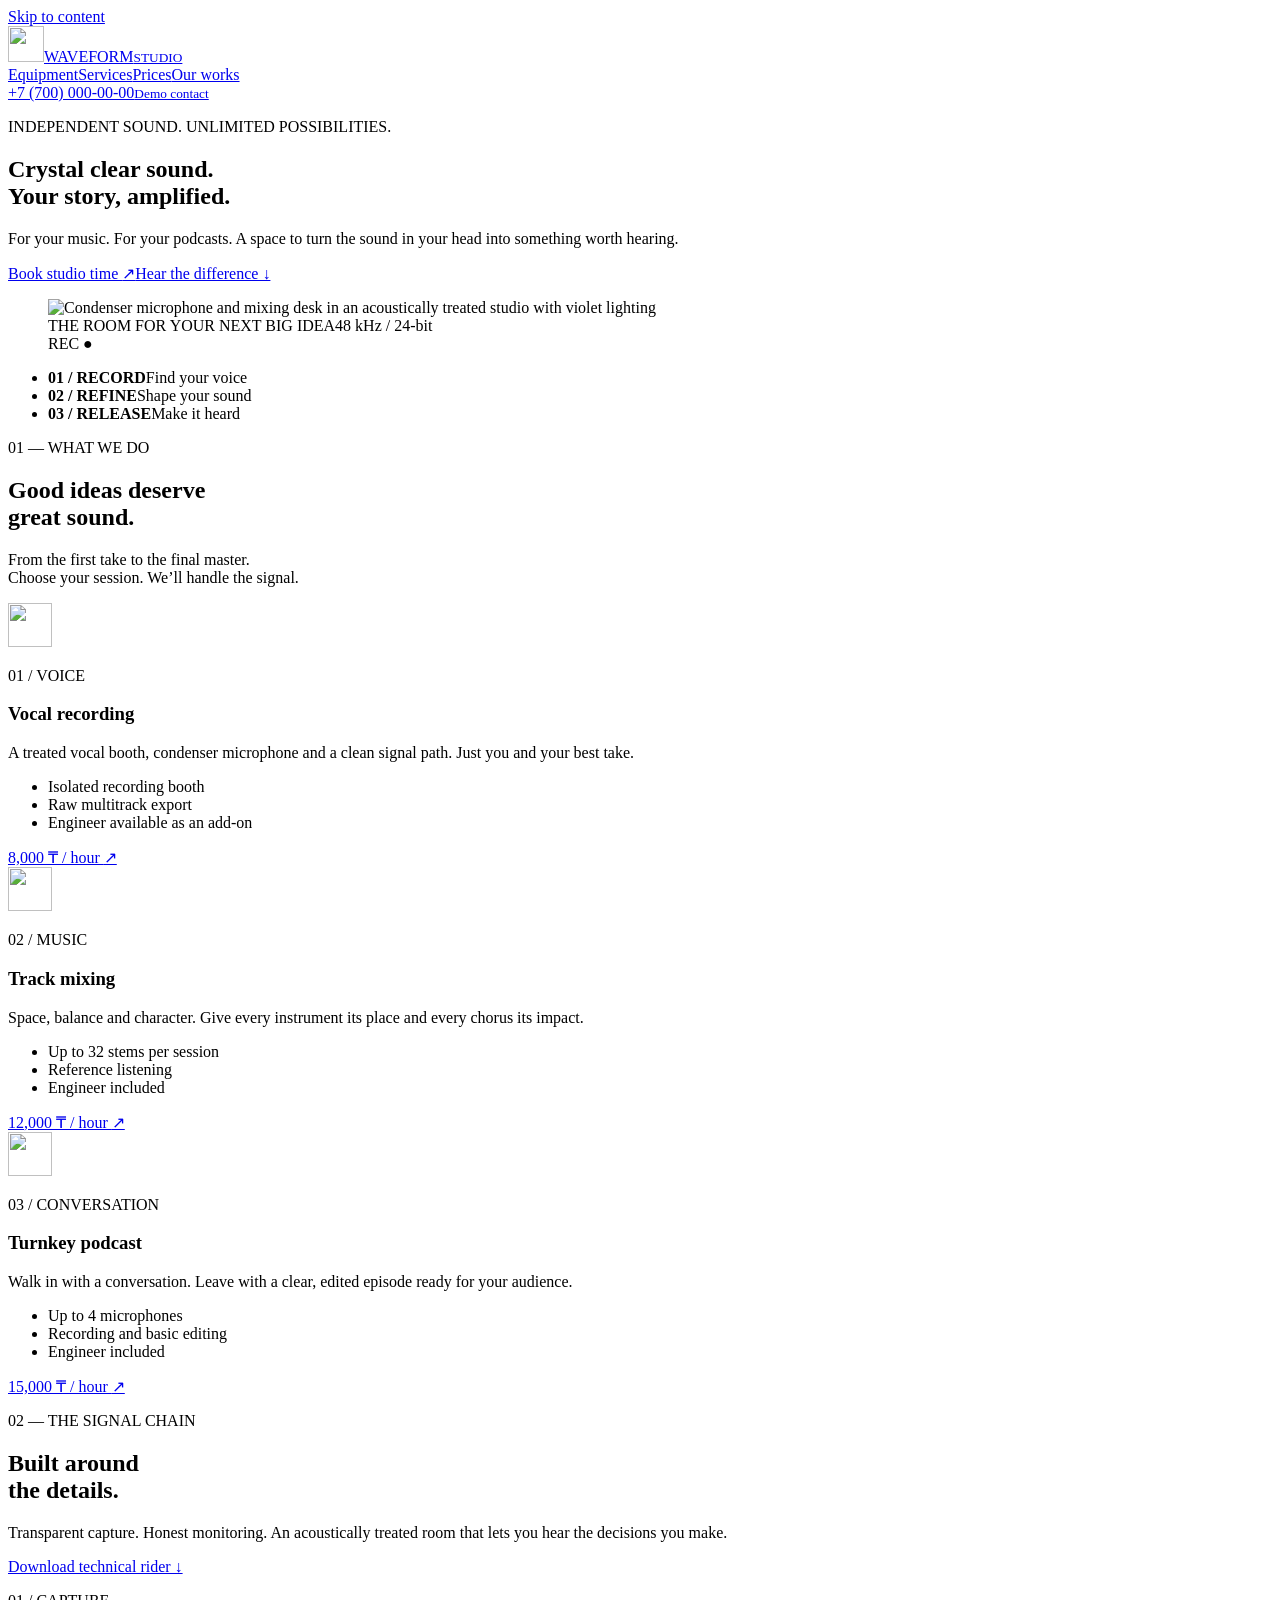
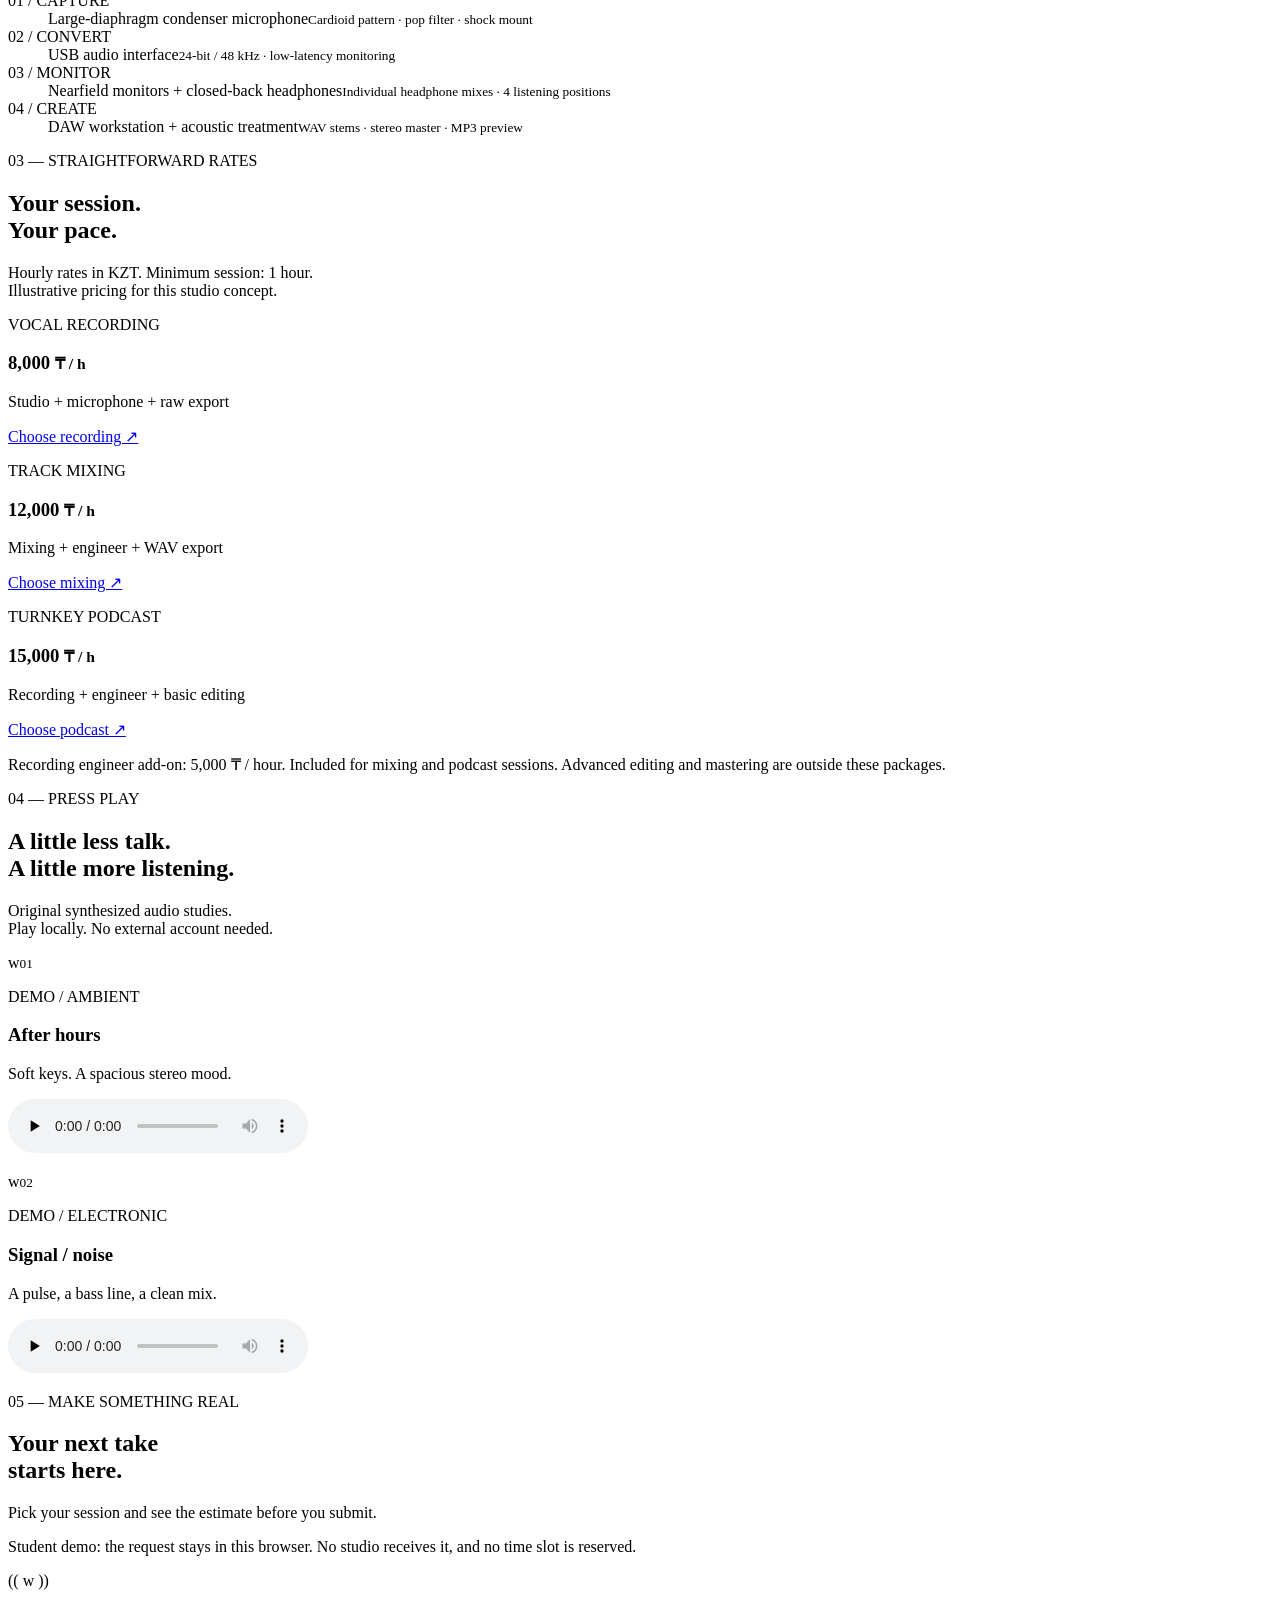
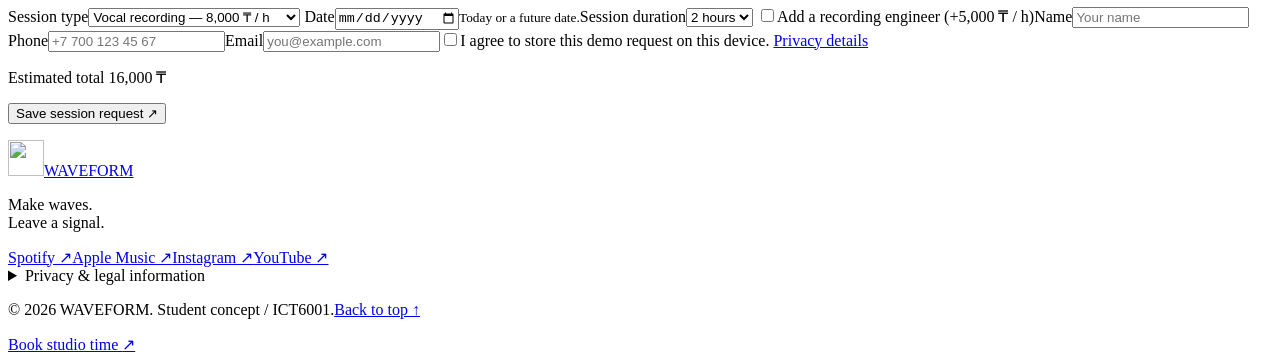
==== index.html @ 85d1d847 "feat: add semantic studio page and accessible booking form" ====
<!DOCTYPE html>
<html lang="en" data-theme="dark">
<head><meta charset="UTF-8"><meta name="viewport" content="width=device-width, initial-scale=1"><meta name="description" content="WAVEFORM recording and podcast studio concept. Equipment, hourly rates and a session request calculator."><title>WAVEFORM — Recording & Podcast Studio</title><link rel="icon" href="images/waveform.svg" type="image/svg+xml"><link rel="stylesheet" href="style.css"><script src="script.js" defer></script></head>
<body>
<a class="skip-link" href="#main">Skip to content</a>
<header class="site-header wrap"><a class="brand" href="#" aria-label="Waveform home"><img src="images/waveform.svg" width="36" height="36" alt="">WAVEFORM<small>STUDIO</small></a><button class="menu-toggle" type="button" aria-expanded="false" aria-controls="primary-nav" hidden>Menu ☰</button><nav id="primary-nav" aria-label="Main navigation"><a href="#equipment">Equipment</a><a href="#services">Services</a><a href="#prices">Prices</a><a href="#works">Our works</a></nav><a class="header-phone" href="tel:+77000000000">+7 (700) 000-00-00<small>Demo contact</small></a></header>
<main id="main">
<section class="hero wrap" aria-labelledby="hero-title"><p class="eyebrow"><span class="live-dot" aria-hidden="true"></span> INDEPENDENT SOUND. UNLIMITED POSSIBILITIES.</p><h1 id="hero-title">Crystal clear sound.<br><span>Your story, amplified.</span></h1><p class="hero-copy">For your music. For your podcasts. A space to turn the sound in your head into something worth hearing.</p><p class="hero-actions"><a class="button primary" href="#booking">Book studio time <span aria-hidden="true">↗</span></a><a class="text-link" href="#works">Hear the difference ↓</a></p><figure class="studio-photo"><img src="images/studio.webp" alt="Condenser microphone and mixing desk in an acoustically treated studio with violet lighting" width="1536" height="1024" fetchpriority="high"><figcaption><span><span class="live-dot" aria-hidden="true"></span> THE ROOM FOR YOUR NEXT BIG IDEA</span><span>48 kHz / 24-bit</span></figcaption><span class="photo-stamp" aria-hidden="true">REC ●</span></figure><ul class="studio-facts"><li><strong>01 / RECORD</strong><span>Find your voice</span></li><li><strong>02 / REFINE</strong><span>Shape your sound</span></li><li><strong>03 / RELEASE</strong><span>Make it heard</span></li></ul></section>
<section id="services" class="section wrap" aria-labelledby="services-title"><header class="section-heading"><p class="eyebrow">01 — WHAT WE DO</p><h2 id="services-title">Good ideas deserve<br><span>great sound.</span></h2><p>From the first take to the final master.<br>Choose your session. We’ll handle the signal.</p></header><section class="service-grid" aria-label="Recording services">
<article class="service-card"><img src="images/mic.svg" width="44" height="44" alt=""><p class="card-index">01 / VOICE</p><h3>Vocal recording</h3><p>A treated vocal booth, condenser microphone and a clean signal path. Just you and your best take.</p><ul><li>Isolated recording booth</li><li>Raw multitrack export</li><li>Engineer available as an add-on</li></ul><a href="#booking" data-service="vocal">8,000 ₸ / hour <span aria-hidden="true">↗</span></a></article>
<article class="service-card"><img src="images/sliders.svg" width="44" height="44" alt=""><p class="card-index">02 / MUSIC</p><h3>Track mixing</h3><p>Space, balance and character. Give every instrument its place and every chorus its impact.</p><ul><li>Up to 32 stems per session</li><li>Reference listening</li><li>Engineer included</li></ul><a href="#booking" data-service="mixing">12,000 ₸ / hour <span aria-hidden="true">↗</span></a></article>
<article class="service-card featured"><img src="images/headphones.svg" width="44" height="44" alt=""><p class="card-index">03 / CONVERSATION</p><h3>Turnkey podcast</h3><p>Walk in with a conversation. Leave with a clear, edited episode ready for your audience.</p><ul><li>Up to 4 microphones</li><li>Recording and basic editing</li><li>Engineer included</li></ul><a href="#booking" data-service="podcast">15,000 ₸ / hour <span aria-hidden="true">↗</span></a></article></section></section>
<section id="equipment" class="section equipment wrap" aria-labelledby="equipment-title"><header><p class="eyebrow">02 — THE SIGNAL CHAIN</p><h2 id="equipment-title">Built around<br><span>the details.</span></h2><p>Transparent capture. Honest monitoring. An acoustically treated room that lets you hear the decisions you make.</p><a class="text-link" href="docs/technical-rider.txt" download>Download technical rider ↓</a></header><dl class="rider"><dt>01 / CAPTURE</dt><dd>Large-diaphragm condenser microphone<small>Cardioid pattern · pop filter · shock mount</small></dd><dt>02 / CONVERT</dt><dd>USB audio interface<small>24-bit / 48 kHz · low-latency monitoring</small></dd><dt>03 / MONITOR</dt><dd>Nearfield monitors + closed-back headphones<small>Individual headphone mixes · 4 listening positions</small></dd><dt>04 / CREATE</dt><dd>DAW workstation + acoustic treatment<small>WAV stems · stereo master · MP3 preview</small></dd></dl></section>
<section id="prices" class="section wrap" aria-labelledby="prices-title"><header class="section-heading"><p class="eyebrow">03 — STRAIGHTFORWARD RATES</p><h2 id="prices-title">Your session.<br><span>Your pace.</span></h2><p>Hourly rates in KZT. Minimum session: 1 hour.<br>Illustrative pricing for this studio concept.</p></header><section class="price-grid" aria-label="Hourly prices"><article><p>VOCAL RECORDING</p><h3>8,000 <small>₸ / h</small></h3><p>Studio + microphone + raw export</p><a class="button secondary" href="#booking" data-service="vocal">Choose recording ↗</a></article><article><p>TRACK MIXING</p><h3>12,000 <small>₸ / h</small></h3><p>Mixing + engineer + WAV export</p><a class="button secondary" href="#booking" data-service="mixing">Choose mixing ↗</a></article><article><p>TURNKEY PODCAST</p><h3>15,000 <small>₸ / h</small></h3><p>Recording + engineer + basic editing</p><a class="button secondary" href="#booking" data-service="podcast">Choose podcast ↗</a></article></section><p class="fine-print">Recording engineer add-on: 5,000 ₸ / hour. Included for mixing and podcast sessions. Advanced editing and mastering are outside these packages.</p></section>
<section id="works" class="section works wrap" aria-labelledby="works-title"><header class="section-heading"><p class="eyebrow">04 — PRESS PLAY</p><h2 id="works-title">A little less talk.<br><span>A little more listening.</span></h2><p>Original synthesized audio studies.<br>Play locally. No external account needed.</p></header><article class="audio-work"><p class="album-art" aria-hidden="true">w<small>01</small></p><header><p class="eyebrow">DEMO / AMBIENT</p><h3>After hours</h3><p>Soft keys. A spacious stereo mood.</p></header><audio controls preload="none" src="images/after-hours.wav">Audio playback is not supported.</audio></article><article class="audio-work"><p class="album-art alternate" aria-hidden="true">w<small>02</small></p><header><p class="eyebrow">DEMO / ELECTRONIC</p><h3>Signal / noise</h3><p>A pulse, a bass line, a clean mix.</p></header><audio controls preload="none" src="images/signal-noise.wav">Audio playback is not supported.</audio></article></section>
<section id="booking" class="section booking wrap" aria-labelledby="booking-title"><header><p class="eyebrow">05 — MAKE SOMETHING REAL</p><h2 id="booking-title">Your next take<br><span>starts here.</span></h2><p>Pick your session and see the estimate before you submit.</p><p class="booking-note">Student demo: the request stays in this browser. No studio receives it, and no time slot is reserved.</p><p class="mini-mark" aria-hidden="true">(( w ))</p></header><form id="booking-form">
<label class="wide" for="service">Session type<select id="service" name="service" required><option value="vocal">Vocal recording — 8,000 ₸ / h</option><option value="mixing">Track mixing — 12,000 ₸ / h</option><option value="podcast">Turnkey podcast — 15,000 ₸ / h</option></select></label>
<label for="date">Date<input type="date" id="date" name="date" required aria-describedby="date-help"><small id="date-help">Today or a future date.</small></label><label for="duration">Session duration<select id="duration" name="duration" required><option value="1">1 hour</option><option value="2" selected>2 hours</option><option value="3">3 hours</option><option value="4">4 hours</option><option value="6">6 hours</option><option value="8">8 hours</option></select></label>
<label class="check wide"><input type="checkbox" id="engineer" name="engineer"><span id="engineer-label">Add a recording engineer (+5,000 ₸ / h)</span></label><label for="name">Name<input id="name" name="name" autocomplete="name" placeholder="Your name" minlength="2" maxlength="80" pattern=".*\S.*" required></label><label for="phone">Phone<input id="phone" name="phone" type="tel" autocomplete="tel" placeholder="+7 700 123 45 67" pattern="(?=(?:[^0-9]*[0-9]){10})[+0-9() \-]{10,25}" title="Enter at least 10 digits; spaces, +, parentheses and hyphens are allowed." required></label><label class="wide" for="email">Email<input type="email" id="email" name="email" autocomplete="email" placeholder="you@example.com" required></label><label class="check wide"><input type="checkbox" name="consent" required><span>I agree to store this demo request on this device. <a href="#privacy">Privacy details</a></span></label><p class="estimate wide">Estimated total <output id="total" for="service duration engineer">16,000 ₸</output></p><button class="button primary wide" type="submit">Save session request <span aria-hidden="true">↗</span></button><p class="form-status wide" id="form-status" role="status" aria-live="polite"></p><p class="wide request-actions"><button id="download-request" type="button" hidden>Download request</button><button id="clear-request" type="button" hidden>Delete saved request</button></p><noscript><p>Enable JavaScript to calculate a price and save a demo request.</p></noscript></form></section>
</main>
<footer class="wrap site-footer"><section class="footer-top" aria-label="Studio links"><a class="brand" href="#"><img src="images/waveform.svg" width="36" height="36" alt="">WAVEFORM</a><p>Make waves.<br>Leave a signal.</p><nav aria-label="Streaming and social platforms"><a href="https://open.spotify.com/" target="_blank" rel="noopener noreferrer">Spotify ↗</a><a href="https://music.apple.com/" target="_blank" rel="noopener noreferrer">Apple Music ↗</a><a href="https://www.instagram.com/" target="_blank" rel="noopener noreferrer">Instagram ↗</a><a href="https://www.youtube.com/" target="_blank" rel="noopener noreferrer">YouTube ↗</a></nav><button class="theme-toggle" type="button" aria-pressed="false" hidden>Light mode ◐</button></section><details id="privacy"><summary>Privacy & legal information</summary><p>Created by Халитов Салих Бахтиярұлы for ICT6001 Lab 9. This is a fictional studio. Prices, equipment and contact number are illustrative. Platform links lead to home pages, not studio profiles. The photo is AI-generated; audio demos are original synthesized compositions. No analytics, cookies or external fonts are loaded. Your request is stored in localStorage on this device until deleted, never sent to a server. Avoid using personal details on shared devices.</p></details><p class="footer-bottom"><span>© 2026 WAVEFORM. Student concept / ICT6001.</span><a href="#main">Back to top ↑</a></p></footer><a class="mobile-cta button primary" href="#booking">Book studio time <span aria-hidden="true">↗</span></a>
</body></html>
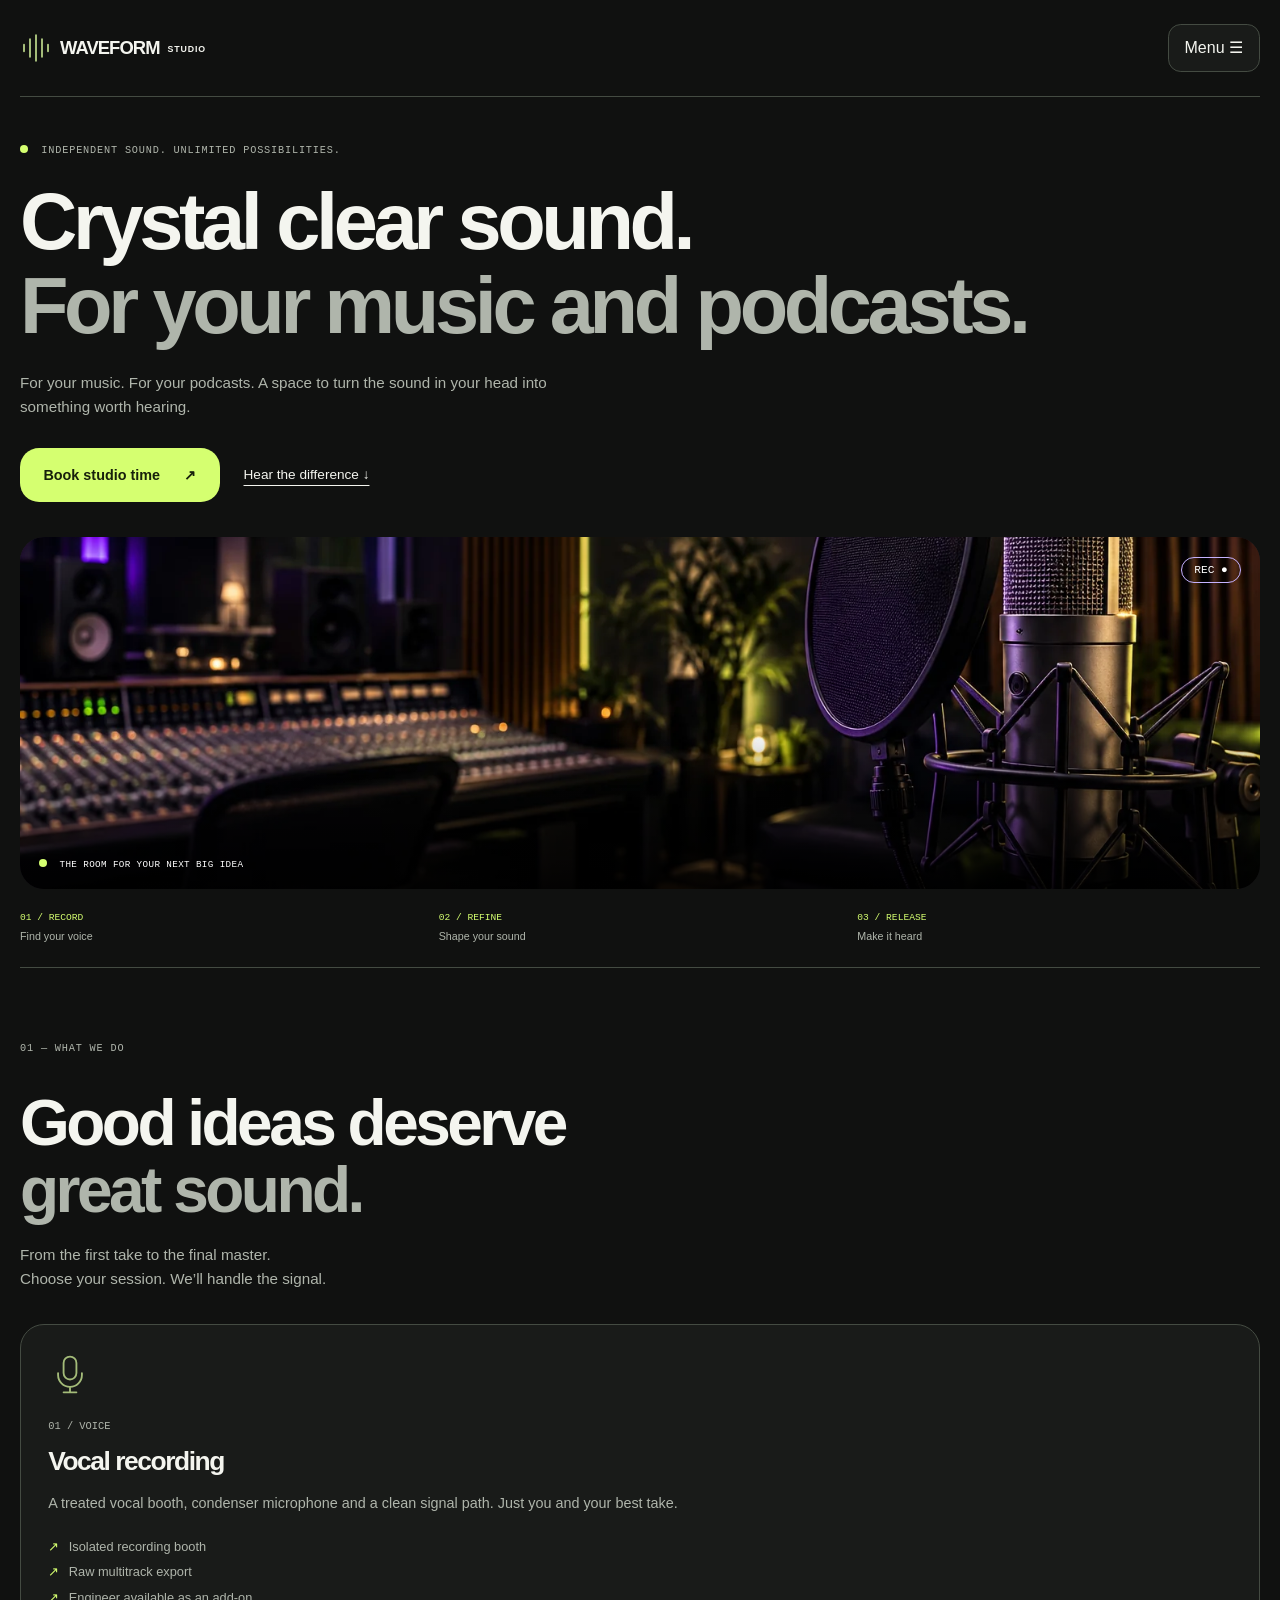
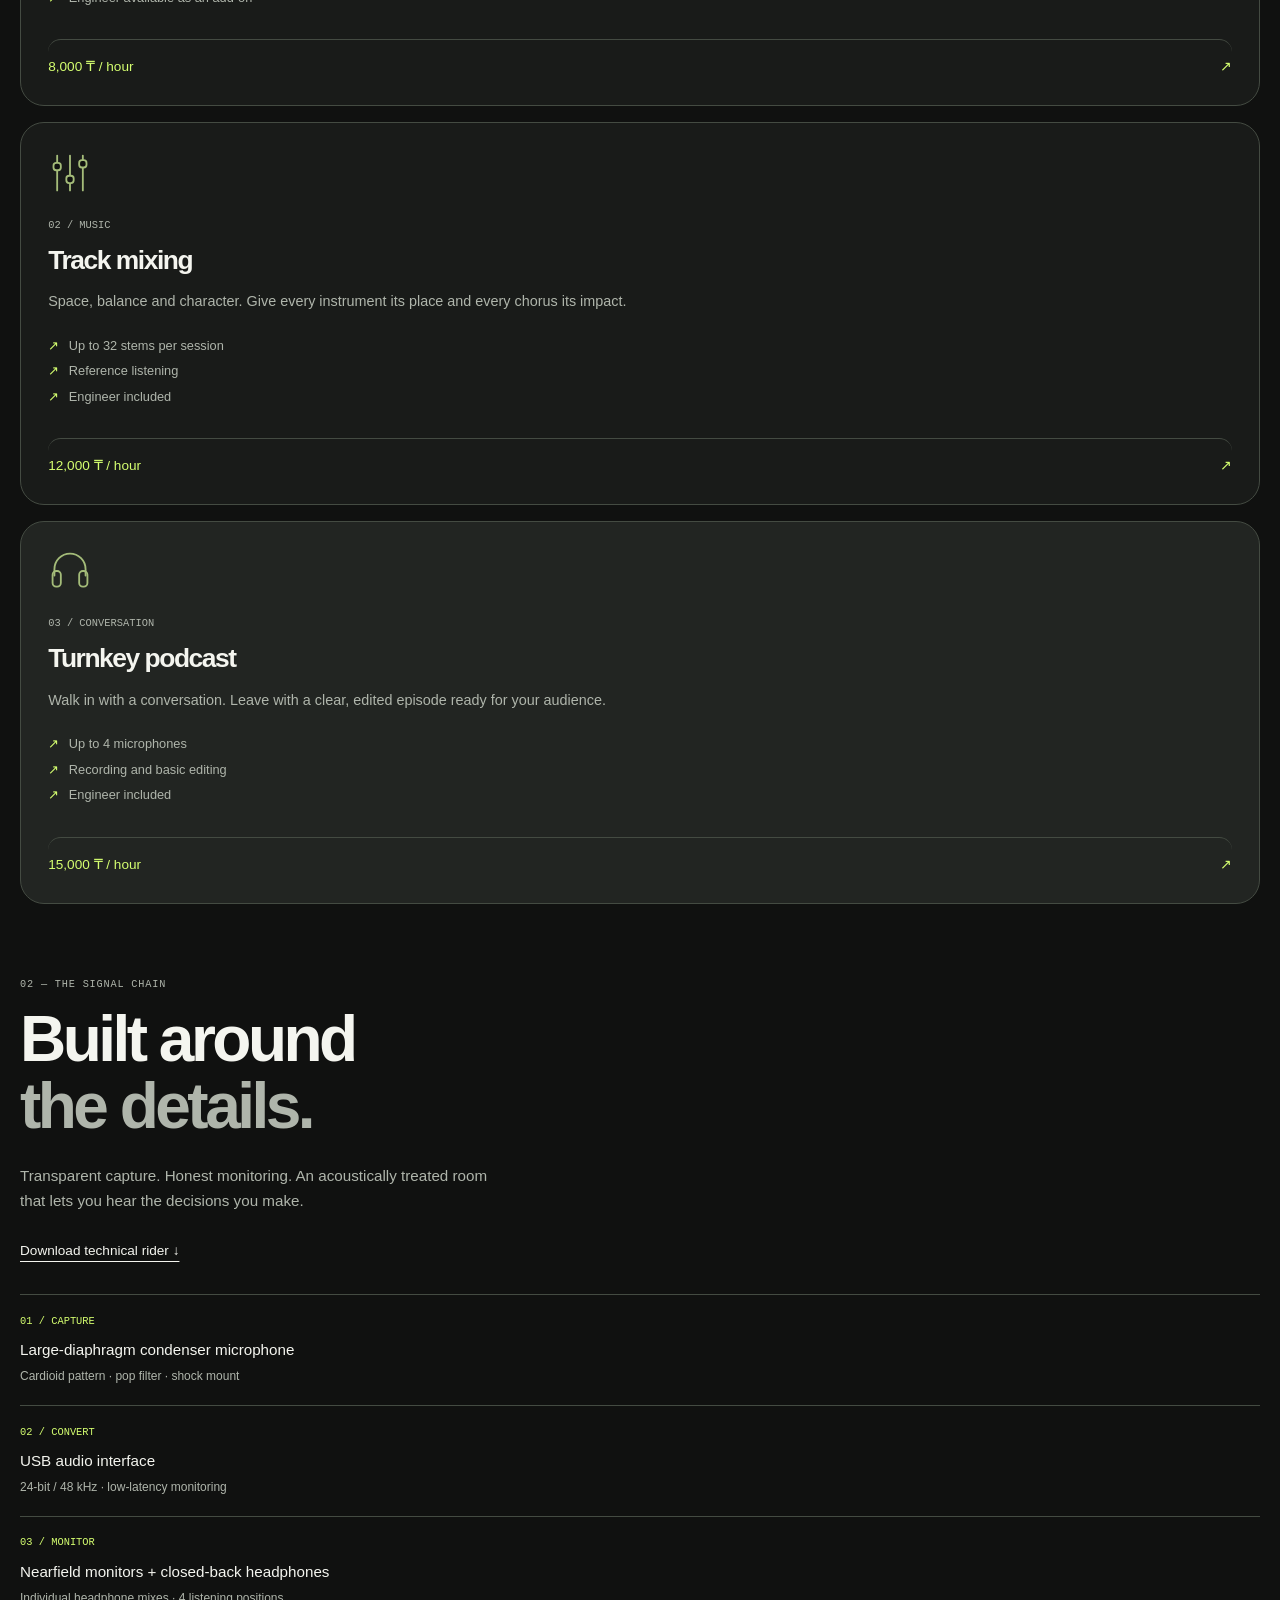
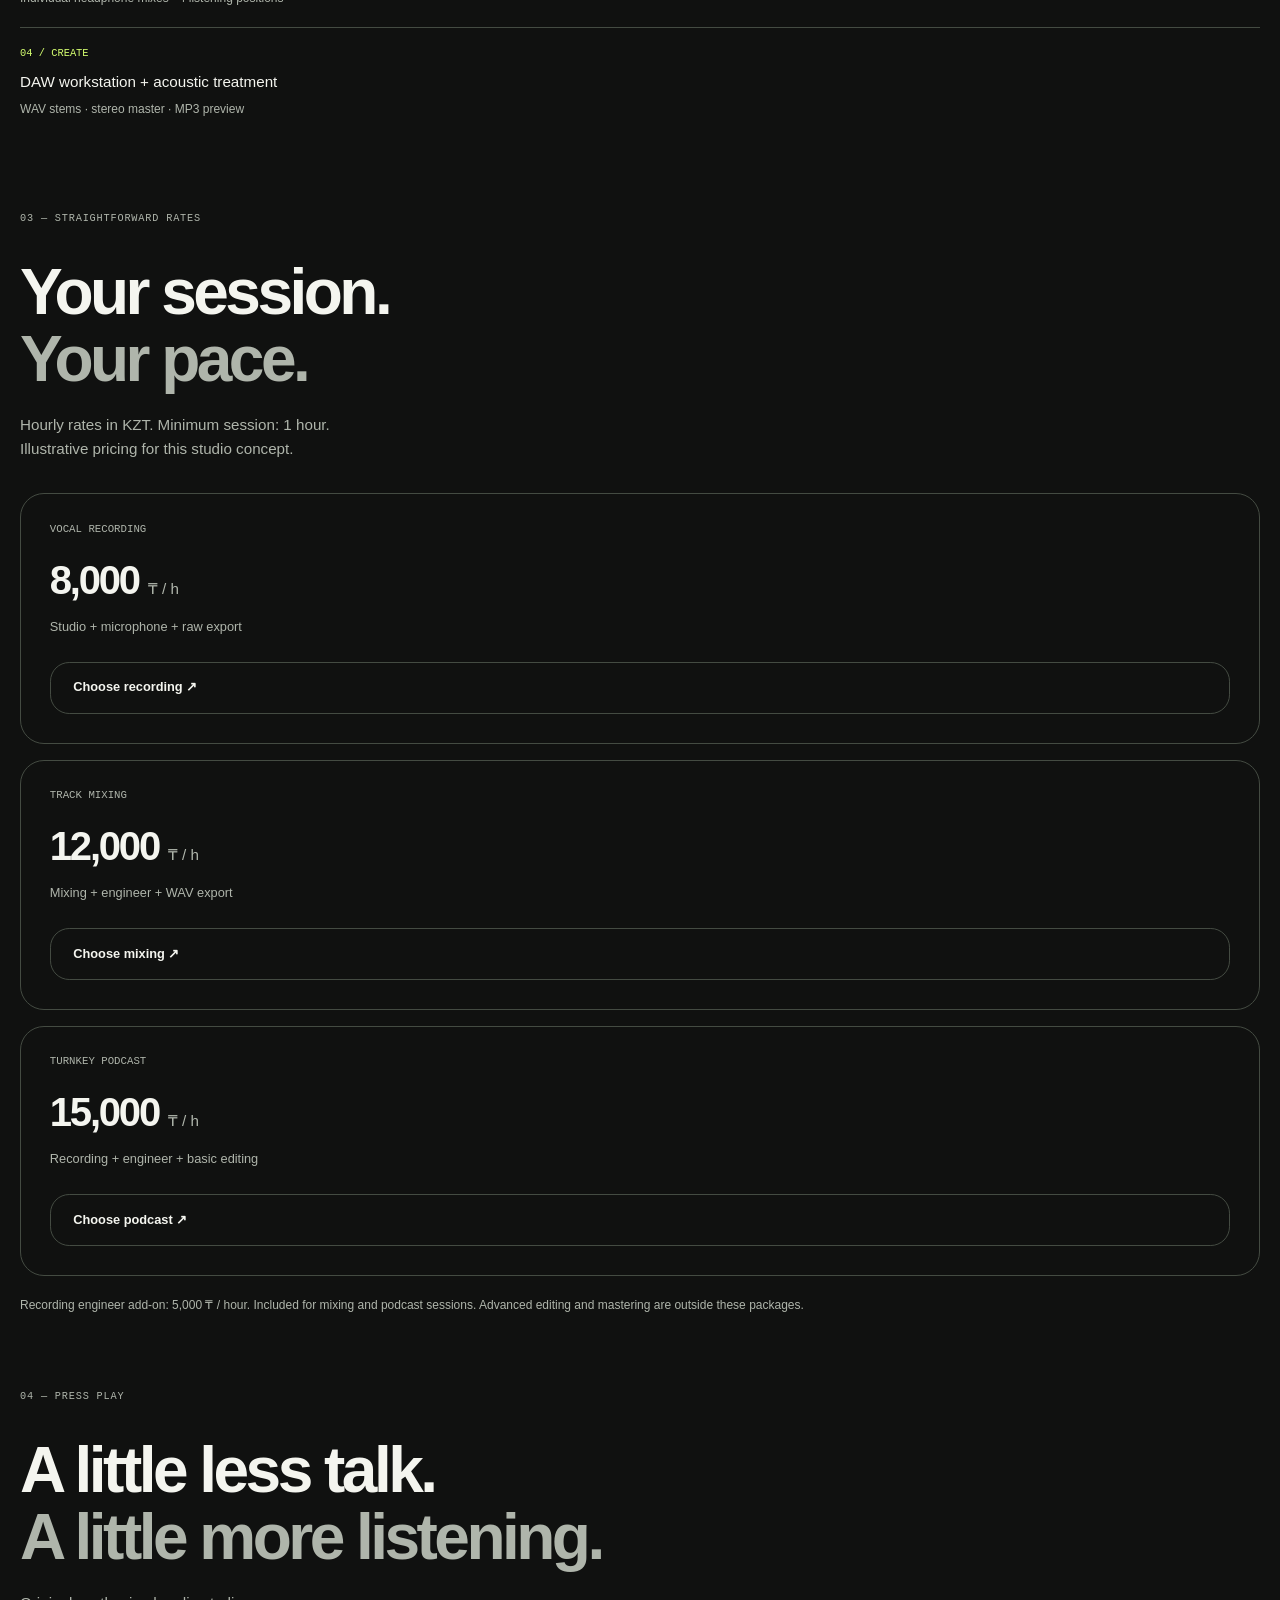
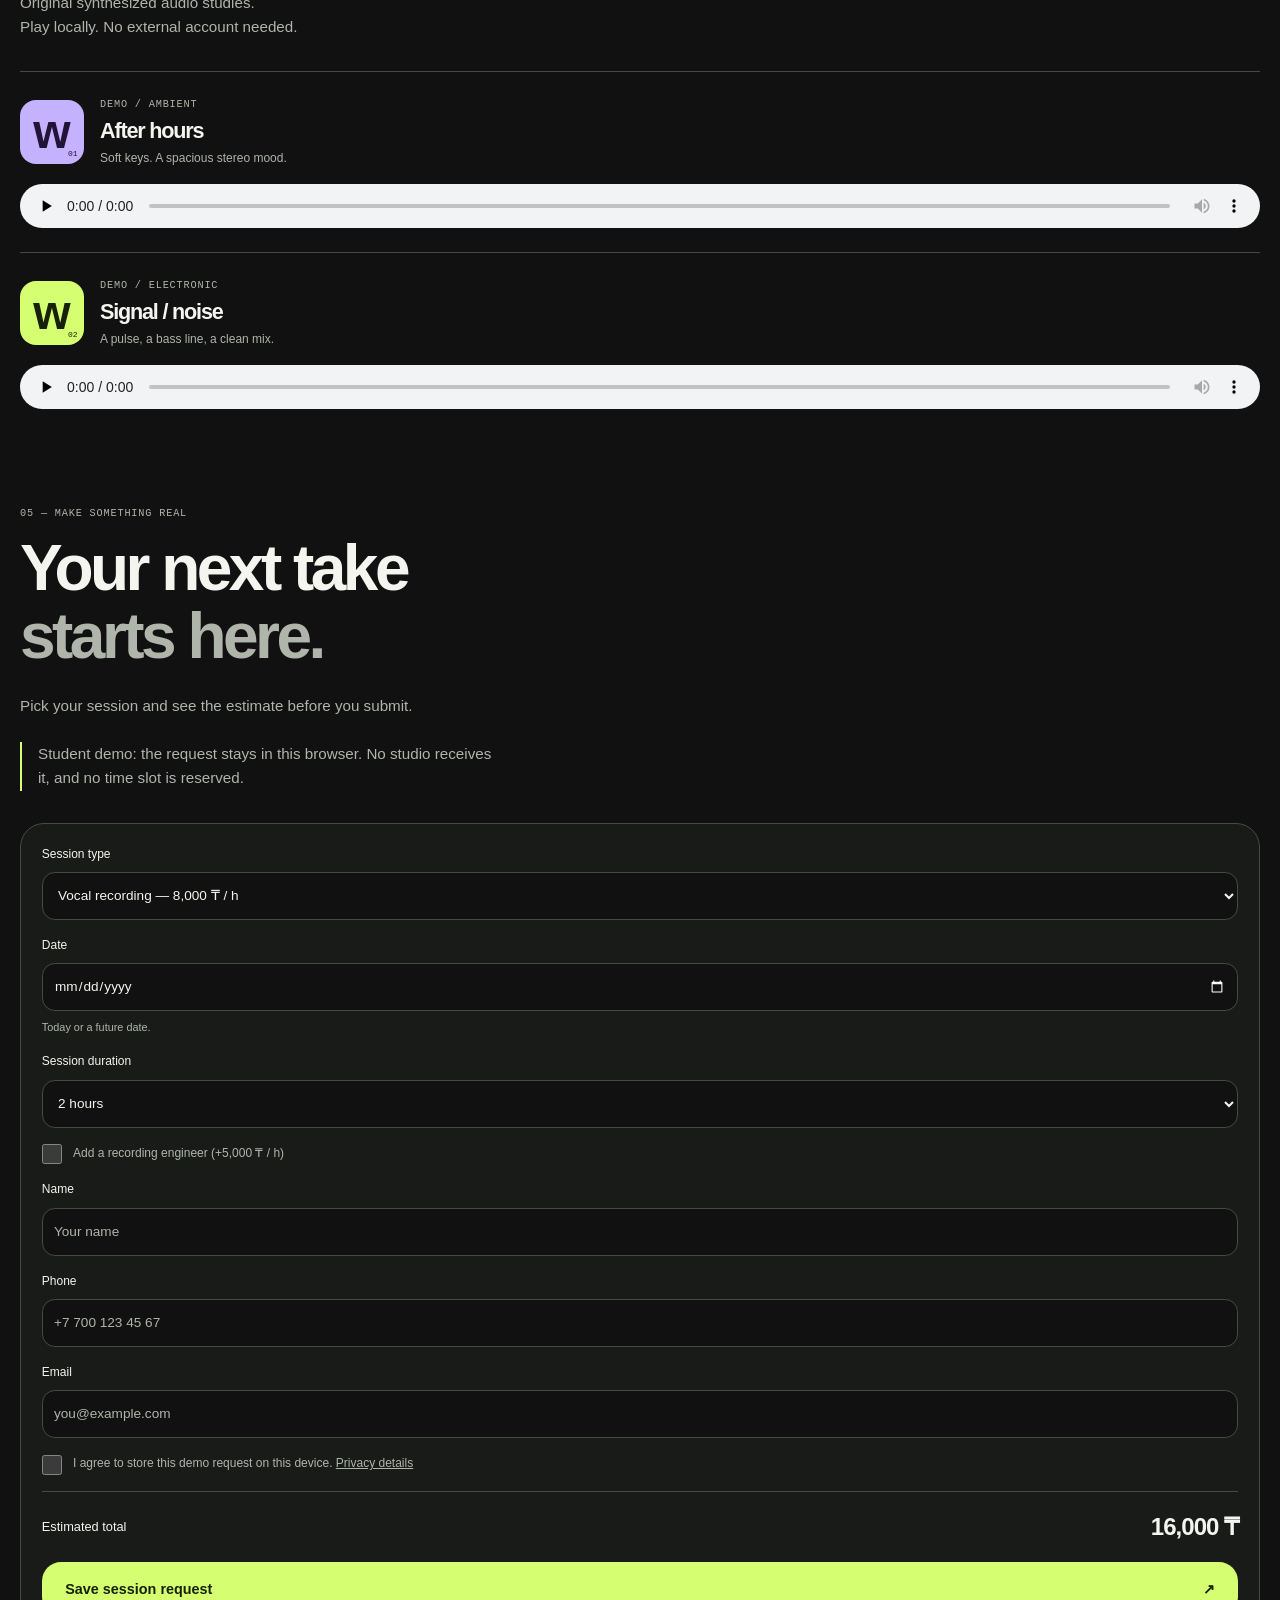
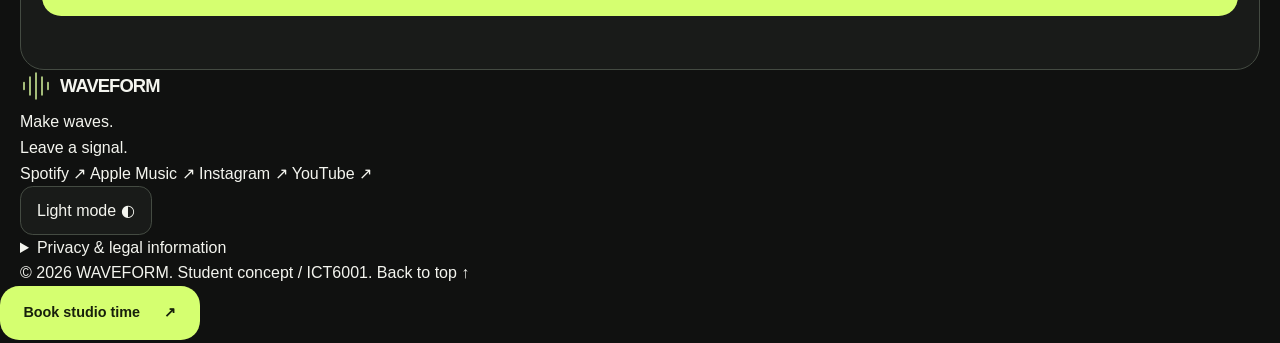
==== commit 9b6c414d: "docs: add four design frames Figma importer report and defense materials" ====
--- a/index.html
+++ b/index.html
@@ -1,22 +1,289 @@
 <!DOCTYPE html>
 <html lang="en" data-theme="dark">
-<head><meta charset="UTF-8"><meta name="viewport" content="width=device-width, initial-scale=1"><meta name="description" content="WAVEFORM recording and podcast studio concept. Equipment, hourly rates and a session request calculator."><title>WAVEFORM — Recording & Podcast Studio</title><link rel="icon" href="images/waveform.svg" type="image/svg+xml"><link rel="stylesheet" href="style.css"><script src="script.js" defer></script></head>
+<head>
+<meta charset="UTF-8">
+<meta name="viewport" content="width=device-width, initial-scale=1">
+<meta name="description" content="WAVEFORM recording and podcast studio concept. Equipment, hourly rates and a session request calculator.">
+<title>WAVEFORM — Recording & Podcast Studio</title>
+<link rel="icon" href="images/waveform.svg" type="image/svg+xml">
+<link rel="stylesheet" href="style.css">
+<script src="script.js" defer>
+</script>
+</head>
 <body>
 <a class="skip-link" href="#main">Skip to content</a>
-<header class="site-header wrap"><a class="brand" href="#" aria-label="Waveform home"><img src="images/waveform.svg" width="36" height="36" alt="">WAVEFORM<small>STUDIO</small></a><button class="menu-toggle" type="button" aria-expanded="false" aria-controls="primary-nav" hidden>Menu ☰</button><nav id="primary-nav" aria-label="Main navigation"><a href="#equipment">Equipment</a><a href="#services">Services</a><a href="#prices">Prices</a><a href="#works">Our works</a></nav><a class="header-phone" href="tel:+77000000000">+7 (700) 000-00-00<small>Demo contact</small></a></header>
+<header class="site-header wrap">
+<a class="brand" href="#" aria-label="Waveform home">
+<img src="images/waveform.svg" width="36" height="36" alt="">WAVEFORM<small>STUDIO</small>
+</a>
+<button class="menu-toggle" type="button" aria-expanded="false" aria-controls="primary-nav" hidden>Menu ☰</button>
+<nav id="primary-nav" aria-label="Main navigation">
+<a href="#equipment">Equipment</a>
+<a href="#services">Services</a>
+<a href="#prices">Prices</a>
+<a href="#works">Our works</a>
+</nav>
+<a class="header-phone" href="tel:+77000000000">+7 (700) 000-00-00<small>Demo contact</small>
+</a>
+</header>
 <main id="main">
-<section class="hero wrap" aria-labelledby="hero-title"><p class="eyebrow"><span class="live-dot" aria-hidden="true"></span> INDEPENDENT SOUND. UNLIMITED POSSIBILITIES.</p><h1 id="hero-title">Crystal clear sound.<br><span>Your story, amplified.</span></h1><p class="hero-copy">For your music. For your podcasts. A space to turn the sound in your head into something worth hearing.</p><p class="hero-actions"><a class="button primary" href="#booking">Book studio time <span aria-hidden="true">↗</span></a><a class="text-link" href="#works">Hear the difference ↓</a></p><figure class="studio-photo"><img src="images/studio.webp" alt="Condenser microphone and mixing desk in an acoustically treated studio with violet lighting" width="1536" height="1024" fetchpriority="high"><figcaption><span><span class="live-dot" aria-hidden="true"></span> THE ROOM FOR YOUR NEXT BIG IDEA</span><span>48 kHz / 24-bit</span></figcaption><span class="photo-stamp" aria-hidden="true">REC ●</span></figure><ul class="studio-facts"><li><strong>01 / RECORD</strong><span>Find your voice</span></li><li><strong>02 / REFINE</strong><span>Shape your sound</span></li><li><strong>03 / RELEASE</strong><span>Make it heard</span></li></ul></section>
-<section id="services" class="section wrap" aria-labelledby="services-title"><header class="section-heading"><p class="eyebrow">01 — WHAT WE DO</p><h2 id="services-title">Good ideas deserve<br><span>great sound.</span></h2><p>From the first take to the final master.<br>Choose your session. We’ll handle the signal.</p></header><section class="service-grid" aria-label="Recording services">
-<article class="service-card"><img src="images/mic.svg" width="44" height="44" alt=""><p class="card-index">01 / VOICE</p><h3>Vocal recording</h3><p>A treated vocal booth, condenser microphone and a clean signal path. Just you and your best take.</p><ul><li>Isolated recording booth</li><li>Raw multitrack export</li><li>Engineer available as an add-on</li></ul><a href="#booking" data-service="vocal">8,000 ₸ / hour <span aria-hidden="true">↗</span></a></article>
-<article class="service-card"><img src="images/sliders.svg" width="44" height="44" alt=""><p class="card-index">02 / MUSIC</p><h3>Track mixing</h3><p>Space, balance and character. Give every instrument its place and every chorus its impact.</p><ul><li>Up to 32 stems per session</li><li>Reference listening</li><li>Engineer included</li></ul><a href="#booking" data-service="mixing">12,000 ₸ / hour <span aria-hidden="true">↗</span></a></article>
-<article class="service-card featured"><img src="images/headphones.svg" width="44" height="44" alt=""><p class="card-index">03 / CONVERSATION</p><h3>Turnkey podcast</h3><p>Walk in with a conversation. Leave with a clear, edited episode ready for your audience.</p><ul><li>Up to 4 microphones</li><li>Recording and basic editing</li><li>Engineer included</li></ul><a href="#booking" data-service="podcast">15,000 ₸ / hour <span aria-hidden="true">↗</span></a></article></section></section>
-<section id="equipment" class="section equipment wrap" aria-labelledby="equipment-title"><header><p class="eyebrow">02 — THE SIGNAL CHAIN</p><h2 id="equipment-title">Built around<br><span>the details.</span></h2><p>Transparent capture. Honest monitoring. An acoustically treated room that lets you hear the decisions you make.</p><a class="text-link" href="docs/technical-rider.txt" download>Download technical rider ↓</a></header><dl class="rider"><dt>01 / CAPTURE</dt><dd>Large-diaphragm condenser microphone<small>Cardioid pattern · pop filter · shock mount</small></dd><dt>02 / CONVERT</dt><dd>USB audio interface<small>24-bit / 48 kHz · low-latency monitoring</small></dd><dt>03 / MONITOR</dt><dd>Nearfield monitors + closed-back headphones<small>Individual headphone mixes · 4 listening positions</small></dd><dt>04 / CREATE</dt><dd>DAW workstation + acoustic treatment<small>WAV stems · stereo master · MP3 preview</small></dd></dl></section>
-<section id="prices" class="section wrap" aria-labelledby="prices-title"><header class="section-heading"><p class="eyebrow">03 — STRAIGHTFORWARD RATES</p><h2 id="prices-title">Your session.<br><span>Your pace.</span></h2><p>Hourly rates in KZT. Minimum session: 1 hour.<br>Illustrative pricing for this studio concept.</p></header><section class="price-grid" aria-label="Hourly prices"><article><p>VOCAL RECORDING</p><h3>8,000 <small>₸ / h</small></h3><p>Studio + microphone + raw export</p><a class="button secondary" href="#booking" data-service="vocal">Choose recording ↗</a></article><article><p>TRACK MIXING</p><h3>12,000 <small>₸ / h</small></h3><p>Mixing + engineer + WAV export</p><a class="button secondary" href="#booking" data-service="mixing">Choose mixing ↗</a></article><article><p>TURNKEY PODCAST</p><h3>15,000 <small>₸ / h</small></h3><p>Recording + engineer + basic editing</p><a class="button secondary" href="#booking" data-service="podcast">Choose podcast ↗</a></article></section><p class="fine-print">Recording engineer add-on: 5,000 ₸ / hour. Included for mixing and podcast sessions. Advanced editing and mastering are outside these packages.</p></section>
-<section id="works" class="section works wrap" aria-labelledby="works-title"><header class="section-heading"><p class="eyebrow">04 — PRESS PLAY</p><h2 id="works-title">A little less talk.<br><span>A little more listening.</span></h2><p>Original synthesized audio studies.<br>Play locally. No external account needed.</p></header><article class="audio-work"><p class="album-art" aria-hidden="true">w<small>01</small></p><header><p class="eyebrow">DEMO / AMBIENT</p><h3>After hours</h3><p>Soft keys. A spacious stereo mood.</p></header><audio controls preload="none" src="images/after-hours.wav">Audio playback is not supported.</audio></article><article class="audio-work"><p class="album-art alternate" aria-hidden="true">w<small>02</small></p><header><p class="eyebrow">DEMO / ELECTRONIC</p><h3>Signal / noise</h3><p>A pulse, a bass line, a clean mix.</p></header><audio controls preload="none" src="images/signal-noise.wav">Audio playback is not supported.</audio></article></section>
-<section id="booking" class="section booking wrap" aria-labelledby="booking-title"><header><p class="eyebrow">05 — MAKE SOMETHING REAL</p><h2 id="booking-title">Your next take<br><span>starts here.</span></h2><p>Pick your session and see the estimate before you submit.</p><p class="booking-note">Student demo: the request stays in this browser. No studio receives it, and no time slot is reserved.</p><p class="mini-mark" aria-hidden="true">(( w ))</p></header><form id="booking-form">
-<label class="wide" for="service">Session type<select id="service" name="service" required><option value="vocal">Vocal recording — 8,000 ₸ / h</option><option value="mixing">Track mixing — 12,000 ₸ / h</option><option value="podcast">Turnkey podcast — 15,000 ₸ / h</option></select></label>
-<label for="date">Date<input type="date" id="date" name="date" required aria-describedby="date-help"><small id="date-help">Today or a future date.</small></label><label for="duration">Session duration<select id="duration" name="duration" required><option value="1">1 hour</option><option value="2" selected>2 hours</option><option value="3">3 hours</option><option value="4">4 hours</option><option value="6">6 hours</option><option value="8">8 hours</option></select></label>
-<label class="check wide"><input type="checkbox" id="engineer" name="engineer"><span id="engineer-label">Add a recording engineer (+5,000 ₸ / h)</span></label><label for="name">Name<input id="name" name="name" autocomplete="name" placeholder="Your name" minlength="2" maxlength="80" pattern=".*\S.*" required></label><label for="phone">Phone<input id="phone" name="phone" type="tel" autocomplete="tel" placeholder="+7 700 123 45 67" pattern="(?=(?:[^0-9]*[0-9]){10})[+0-9() \-]{10,25}" title="Enter at least 10 digits; spaces, +, parentheses and hyphens are allowed." required></label><label class="wide" for="email">Email<input type="email" id="email" name="email" autocomplete="email" placeholder="you@example.com" required></label><label class="check wide"><input type="checkbox" name="consent" required><span>I agree to store this demo request on this device. <a href="#privacy">Privacy details</a></span></label><p class="estimate wide">Estimated total <output id="total" for="service duration engineer">16,000 ₸</output></p><button class="button primary wide" type="submit">Save session request <span aria-hidden="true">↗</span></button><p class="form-status wide" id="form-status" role="status" aria-live="polite"></p><p class="wide request-actions"><button id="download-request" type="button" hidden>Download request</button><button id="clear-request" type="button" hidden>Delete saved request</button></p><noscript><p>Enable JavaScript to calculate a price and save a demo request.</p></noscript></form></section>
+<section class="hero wrap" aria-labelledby="hero-title">
+<p class="eyebrow">
+<span class="live-dot" aria-hidden="true">
+</span> INDEPENDENT SOUND. UNLIMITED POSSIBILITIES.</p>
+<h1 id="hero-title">Crystal clear sound.<br>
+<span>For your music and podcasts.</span>
+</h1>
+<p class="hero-copy">For your music. For your podcasts. A space to turn the sound in your head into something worth hearing.</p>
+<p class="hero-actions">
+<a class="button primary" href="#booking">Book studio time <span aria-hidden="true">↗</span>
+</a>
+<a class="text-link" href="#works">Hear the difference ↓</a>
+</p>
+<figure class="studio-photo">
+<img src="images/studio.webp" alt="Condenser microphone and mixing desk in an acoustically treated studio with violet lighting" width="1536" height="1024" fetchpriority="high">
+<figcaption>
+<span>
+<span class="live-dot" aria-hidden="true">
+</span> THE ROOM FOR YOUR NEXT BIG IDEA</span>
+<span>48 kHz / 24-bit</span>
+</figcaption>
+<span class="photo-stamp" aria-hidden="true">REC ●</span>
+</figure>
+<ul class="studio-facts">
+<li>
+<strong>01 / RECORD</strong>
+<span>Find your voice</span>
+</li>
+<li>
+<strong>02 / REFINE</strong>
+<span>Shape your sound</span>
+</li>
+<li>
+<strong>03 / RELEASE</strong>
+<span>Make it heard</span>
+</li>
+</ul>
+</section>
+<section id="services" class="section wrap" aria-labelledby="services-title">
+<header class="section-heading">
+<p class="eyebrow">01 — WHAT WE DO</p>
+<h2 id="services-title">Good ideas deserve<br>
+<span>great sound.</span>
+</h2>
+<p>From the first take to the final master.<br>Choose your session. We’ll handle the signal.</p>
+</header>
+<section class="service-grid" aria-label="Recording services">
+<article class="service-card">
+<img src="images/mic.svg" width="44" height="44" alt="">
+<p class="card-index">01 / VOICE</p>
+<h3>Vocal recording</h3>
+<p>A treated vocal booth, condenser microphone and a clean signal path. Just you and your best take.</p>
+<ul>
+<li>Isolated recording booth</li>
+<li>Raw multitrack export</li>
+<li>Engineer available as an add-on</li>
+</ul>
+<a href="#booking" data-service="vocal">8,000 ₸ / hour <span aria-hidden="true">↗</span>
+</a>
+</article>
+<article class="service-card">
+<img src="images/sliders.svg" width="44" height="44" alt="">
+<p class="card-index">02 / MUSIC</p>
+<h3>Track mixing</h3>
+<p>Space, balance and character. Give every instrument its place and every chorus its impact.</p>
+<ul>
+<li>Up to 32 stems per session</li>
+<li>Reference listening</li>
+<li>Engineer included</li>
+</ul>
+<a href="#booking" data-service="mixing">12,000 ₸ / hour <span aria-hidden="true">↗</span>
+</a>
+</article>
+<article class="service-card featured">
+<img src="images/headphones.svg" width="44" height="44" alt="">
+<p class="card-index">03 / CONVERSATION</p>
+<h3>Turnkey podcast</h3>
+<p>Walk in with a conversation. Leave with a clear, edited episode ready for your audience.</p>
+<ul>
+<li>Up to 4 microphones</li>
+<li>Recording and basic editing</li>
+<li>Engineer included</li>
+</ul>
+<a href="#booking" data-service="podcast">15,000 ₸ / hour <span aria-hidden="true">↗</span>
+</a>
+</article>
+</section>
+</section>
+<section id="equipment" class="section equipment wrap" aria-labelledby="equipment-title">
+<header>
+<p class="eyebrow">02 — THE SIGNAL CHAIN</p>
+<h2 id="equipment-title">Built around<br>
+<span>the details.</span>
+</h2>
+<p>Transparent capture. Honest monitoring. An acoustically treated room that lets you hear the decisions you make.</p>
+<a class="text-link" href="docs/technical-rider.txt" download>Download technical rider ↓</a>
+</header>
+<dl class="rider">
+<dt>01 / CAPTURE</dt>
+<dd>Large-diaphragm condenser microphone<small>Cardioid pattern · pop filter · shock mount</small>
+</dd>
+<dt>02 / CONVERT</dt>
+<dd>USB audio interface<small>24-bit / 48 kHz · low-latency monitoring</small>
+</dd>
+<dt>03 / MONITOR</dt>
+<dd>Nearfield monitors + closed-back headphones<small>Individual headphone mixes · 4 listening positions</small>
+</dd>
+<dt>04 / CREATE</dt>
+<dd>DAW workstation + acoustic treatment<small>WAV stems · stereo master · MP3 preview</small>
+</dd>
+</dl>
+</section>
+<section id="prices" class="section wrap" aria-labelledby="prices-title">
+<header class="section-heading">
+<p class="eyebrow">03 — STRAIGHTFORWARD RATES</p>
+<h2 id="prices-title">Your session.<br>
+<span>Your pace.</span>
+</h2>
+<p>Hourly rates in KZT. Minimum session: 1 hour.<br>Illustrative pricing for this studio concept.</p>
+</header>
+<section class="price-grid" aria-label="Hourly prices">
+<article>
+<p>VOCAL RECORDING</p>
+<h3>8,000 <small>₸ / h</small>
+</h3>
+<p>Studio + microphone + raw export</p>
+<a class="button secondary" href="#booking" data-service="vocal">Choose recording ↗</a>
+</article>
+<article>
+<p>TRACK MIXING</p>
+<h3>12,000 <small>₸ / h</small>
+</h3>
+<p>Mixing + engineer + WAV export</p>
+<a class="button secondary" href="#booking" data-service="mixing">Choose mixing ↗</a>
+</article>
+<article>
+<p>TURNKEY PODCAST</p>
+<h3>15,000 <small>₸ / h</small>
+</h3>
+<p>Recording + engineer + basic editing</p>
+<a class="button secondary" href="#booking" data-service="podcast">Choose podcast ↗</a>
+</article>
+</section>
+<p class="fine-print">Recording engineer add-on: 5,000 ₸ / hour. Included for mixing and podcast sessions. Advanced editing and mastering are outside these packages.</p>
+</section>
+<section id="works" class="section works wrap" aria-labelledby="works-title">
+<header class="section-heading">
+<p class="eyebrow">04 — PRESS PLAY</p>
+<h2 id="works-title">A little less talk.<br>
+<span>A little more listening.</span>
+</h2>
+<p>Original synthesized audio studies.<br>Play locally. No external account needed.</p>
+</header>
+<article class="audio-work">
+<p class="album-art" aria-hidden="true">w<small>01</small>
+</p>
+<header>
+<p class="eyebrow">DEMO / AMBIENT</p>
+<h3>After hours</h3>
+<p>Soft keys. A spacious stereo mood.</p>
+</header>
+<audio controls preload="none" src="images/after-hours.wav">Audio playback is not supported.</audio>
+</article>
+<article class="audio-work">
+<p class="album-art alternate" aria-hidden="true">w<small>02</small>
+</p>
+<header>
+<p class="eyebrow">DEMO / ELECTRONIC</p>
+<h3>Signal / noise</h3>
+<p>A pulse, a bass line, a clean mix.</p>
+</header>
+<audio controls preload="none" src="images/signal-noise.wav">Audio playback is not supported.</audio>
+</article>
+</section>
+<section id="booking" class="section booking wrap" aria-labelledby="booking-title">
+<header>
+<p class="eyebrow">05 — MAKE SOMETHING REAL</p>
+<h2 id="booking-title">Your next take<br>
+<span>starts here.</span>
+</h2>
+<p>Pick your session and see the estimate before you submit.</p>
+<p class="booking-note">Student demo: the request stays in this browser. No studio receives it, and no time slot is reserved.</p>
+<p class="mini-mark" aria-hidden="true">(( w ))</p>
+</header>
+<form id="booking-form">
+<label class="wide" for="service">Session type<select id="service" name="service" required>
+<option value="vocal">Vocal recording — 8,000 ₸ / h</option>
+<option value="mixing">Track mixing — 12,000 ₸ / h</option>
+<option value="podcast">Turnkey podcast — 15,000 ₸ / h</option>
+</select>
+</label>
+<label for="date">Date<input type="date" id="date" name="date" required aria-describedby="date-help">
+<small id="date-help">Today or a future date.</small>
+</label>
+<label for="duration">Session duration<select id="duration" name="duration" required>
+<option value="1">1 hour</option>
+<option value="2" selected>2 hours</option>
+<option value="3">3 hours</option>
+<option value="4">4 hours</option>
+<option value="6">6 hours</option>
+<option value="8">8 hours</option>
+</select>
+</label>
+<label class="check wide">
+<input type="checkbox" id="engineer" name="engineer">
+<span id="engineer-label">Add a recording engineer (+5,000 ₸ / h)</span>
+</label>
+<label for="name">Name<input id="name" name="name" autocomplete="name" placeholder="Your name" minlength="2" maxlength="80" pattern=".*\S.*" required>
+</label>
+<label for="phone">Phone<input id="phone" name="phone" type="tel" autocomplete="tel" placeholder="+7 700 123 45 67" pattern="(?=(?:[^0-9]*[0-9]){10})[+0-9\(\) \-]{10,25}" title="Enter at least 10 digits; spaces, +, parentheses and hyphens are allowed." required>
+</label>
+<label class="wide" for="email">Email<input type="email" id="email" name="email" autocomplete="email" placeholder="you@example.com" required>
+</label>
+<label class="check wide">
+<input type="checkbox" name="consent" required>
+<span>I agree to store this demo request on this device. <a href="#privacy">Privacy details</a>
+</span>
+</label>
+<p class="estimate wide">Estimated total <output id="total" for="service duration engineer">16,000 ₸</output>
+</p>
+<button class="button primary wide" type="submit">Save session request <span aria-hidden="true">↗</span>
+</button>
+<p class="form-status wide" id="form-status" role="status" aria-live="polite">
+</p>
+<p class="wide request-actions">
+<button id="download-request" type="button" hidden>Download request</button>
+<button id="clear-request" type="button" hidden>Delete saved request</button>
+</p>
+<noscript>
+<p>Enable JavaScript to calculate a price and save a demo request.</p>
+</noscript>
+</form>
+</section>
 </main>
-<footer class="wrap site-footer"><section class="footer-top" aria-label="Studio links"><a class="brand" href="#"><img src="images/waveform.svg" width="36" height="36" alt="">WAVEFORM</a><p>Make waves.<br>Leave a signal.</p><nav aria-label="Streaming and social platforms"><a href="https://open.spotify.com/" target="_blank" rel="noopener noreferrer">Spotify ↗</a><a href="https://music.apple.com/" target="_blank" rel="noopener noreferrer">Apple Music ↗</a><a href="https://www.instagram.com/" target="_blank" rel="noopener noreferrer">Instagram ↗</a><a href="https://www.youtube.com/" target="_blank" rel="noopener noreferrer">YouTube ↗</a></nav><button class="theme-toggle" type="button" aria-pressed="false" hidden>Light mode ◐</button></section><details id="privacy"><summary>Privacy & legal information</summary><p>Created by Халитов Салих Бахтиярұлы for ICT6001 Lab 9. This is a fictional studio. Prices, equipment and contact number are illustrative. Platform links lead to home pages, not studio profiles. The photo is AI-generated; audio demos are original synthesized compositions. No analytics, cookies or external fonts are loaded. Your request is stored in localStorage on this device until deleted, never sent to a server. Avoid using personal details on shared devices.</p></details><p class="footer-bottom"><span>© 2026 WAVEFORM. Student concept / ICT6001.</span><a href="#main">Back to top ↑</a></p></footer><a class="mobile-cta button primary" href="#booking">Book studio time <span aria-hidden="true">↗</span></a>
-</body></html>
+<footer class="wrap site-footer">
+<section class="footer-top" aria-label="Studio links">
+<a class="brand" href="#">
+<img src="images/waveform.svg" width="36" height="36" alt="">WAVEFORM</a>
+<p>Make waves.<br>Leave a signal.</p>
+<nav aria-label="Streaming and social platforms">
+<a href="https://open.spotify.com/" target="_blank" rel="noopener noreferrer">Spotify ↗</a>
+<a href="https://music.apple.com/" target="_blank" rel="noopener noreferrer">Apple Music ↗</a>
+<a href="https://www.instagram.com/" target="_blank" rel="noopener noreferrer">Instagram ↗</a>
+<a href="https://www.youtube.com/" target="_blank" rel="noopener noreferrer">YouTube ↗</a>
+</nav>
+<button class="theme-toggle" type="button" aria-pressed="false" hidden>Light mode ◐</button>
+</section>
+<details id="privacy">
+<summary>Privacy & legal information</summary>
+<p>Created by Халитов Салих Бахтиярұлы for ICT6001 Lab 9. This is a fictional studio. Prices, equipment and contact number are illustrative. Platform links lead to home pages, not studio profiles. The photo is AI-generated; audio demos are original synthesized compositions. No analytics, cookies or external fonts are loaded. Your request is stored in localStorage on this device until deleted, never sent to a server. Avoid using personal details on shared devices.</p>
+</details>
+<p class="footer-bottom">
+<span>© 2026 WAVEFORM. Student concept / ICT6001.</span>
+<a href="#main">Back to top ↑</a>
+</p>
+</footer>
+<a class="mobile-cta button primary" href="#booking">Book studio time <span aria-hidden="true">↗</span>
+</a>
+</body>
+</html>
--- a/style.css
+++ b/style.css
@@ -0,0 +1,197 @@
+/* Mobile first. Four-column grid: 1.25rem margins, 1rem gutters.
+   Desktop: twelve-column grid, max content width 80rem, 1.5rem gutters. */
+*{box-sizing:border-box;margin:0;padding:0}
+
+:root{color-scheme:dark;--bg:#101110;--surface:#191b19;--surface2:#222522;--text:#f4f5ef;--muted:#afb5ab;--line:#444b42;--accent:#d5ff70;--accent-text:#17200b;--violet:#c5b2ff;--danger:#ffb4ab;--radius:1.5rem}
+
+html[data-theme=light]{color-scheme:light;--bg:#f5f6ef;--surface:#fff;--surface2:#e8ecdf;--text:#171c14;--muted:#515c4a;--line:#929d87;--accent:#324c0c;--accent-text:#fff;--violet:#634393;--danger:#a31822}
+
+html{scroll-behavior:smooth;scroll-padding-top:2rem}
+
+body{font-family:Arial,Helvetica,sans-serif;background:var(--bg);color:var(--text);font-size:1rem;line-height:1.6}
+
+a{color:inherit;text-decoration:none}
+button,input,select{font:inherit}
+button,a,input,select,summary{-webkit-tap-highlight-color:transparent}
+button,a,summary{touch-action:manipulation}
+button{cursor:pointer}
+img{display:block;max-width:100%;height:auto}
+ul{list-style:none}
+a,button{border-radius:.8rem}
+a:focus-visible,button:focus-visible,summary:focus-visible{outline:.2rem solid var(--violet);outline-offset:.3rem}
+input:focus,select:focus{outline:.2rem solid var(--violet);outline-offset:.15rem}
+a:hover{color:var(--accent)}
+[hidden]{display:none!important}
+
+.wrap{width:calc(100% - 2.5rem);max-width:80rem;margin-inline:auto;min-width:0}
+
+.site-header{display:flex;align-items:center;justify-content:space-between;gap:1rem;flex-wrap:wrap;padding-block:1.5rem;border-bottom:.0625rem solid var(--line)}
+
+.brand{display:inline-flex;align-items:center;gap:.5rem;font-size:1.15rem;font-weight:800;letter-spacing:-.05em}
+.brand small{font-size:.55rem;letter-spacing:.1em;align-self:flex-end;margin-bottom:.5rem}
+.brand img{width:2rem}
+.site-header nav{display:flex;flex-wrap:wrap;gap:.6rem 1.5rem;width:100%;font-size:.9rem}
+.site-header nav a{padding-block:.6rem}
+.header-phone{display:none}
+.menu-toggle,.theme-toggle{background:var(--surface);color:var(--text);border:.0625rem solid var(--line);padding:.65rem 1rem;min-height:2.75rem}
+.js .site-header nav{display:none}
+.js .site-header nav.open{display:flex;flex-direction:column}
+.skip-link{position:fixed;left:1rem;top:-6rem;background:var(--accent);color:var(--accent-text);padding:1rem;z-index:10}
+.skip-link:focus{top:1rem}
+
+.hero{padding-top:2.8rem}
+.eyebrow{font-family:Consolas,monospace;font-size:.64rem;letter-spacing:.08em;color:var(--muted);line-height:1.7}
+.live-dot{display:inline-block;width:.5rem;height:.5rem;background:var(--accent);border-radius:50%;margin-right:.4rem}
+h1,h2,h3{line-height:1.05;letter-spacing:-.055em;font-weight:700}
+h1{font-size:clamp(2.1rem,6.2vw,5.3rem);margin-top:1.3rem}
+h1 span,h2 span{color:var(--muted)}
+h2{font-size:clamp(2.25rem,5vw,4.2rem)}
+h3{font-size:1.65rem}
+.hero-copy{color:var(--muted);max-width:35rem;margin-top:1.5rem;font-size:.95rem}
+.hero-actions{display:flex;flex-wrap:wrap;align-items:center;gap:1.5rem;margin-block:1.8rem 2.2rem}
+.button{display:inline-flex;align-items:center;justify-content:space-between;gap:1.5rem;min-height:3.25rem;padding:.9rem 1.4rem;font-weight:700;font-size:.9rem;border:.0625rem solid transparent;border-radius:1.2rem;corner-shape:squircle}
+.primary{background:var(--accent);color:var(--accent-text)}
+.primary:hover{filter:brightness(.92);color:var(--accent-text)}
+.secondary{border-color:var(--line);background:transparent;color:var(--text)}
+.text-link{font-size:.85rem;text-decoration:underline;text-underline-offset:.35rem}
+.studio-photo{position:relative;border-radius:var(--radius);overflow:hidden;height:22rem;background:#242029}
+.studio-photo>img{width:100%;height:100%;object-fit:cover;object-position:65% 50%}
+.studio-photo:after{content:'';position:absolute;inset:55% 0 0;background:linear-gradient(transparent,rgba(0,0,0,.85));pointer-events:none}
+.studio-photo figcaption{position:absolute;z-index:1;bottom:1.2rem;left:1.2rem;right:1.2rem;display:flex;gap:1rem;justify-content:space-between;color:#fff;font: .58rem Consolas,monospace;letter-spacing:.04em}
+.studio-photo figcaption>span:last-child{display:none}
+.photo-stamp{position:absolute;top:1.2rem;right:1.2rem;color:#fff;font:.7rem Consolas,monospace;border:.0625rem solid #c5b2ff;padding:.4rem .75rem;border-radius:2rem}
+.studio-facts{display:grid;grid-template-columns:repeat(3,minmax(0,1fr));gap:1rem;padding-block:1.4rem;border-bottom:.0625rem solid var(--line)}
+.studio-facts li{display:flex;flex-direction:column;gap:.3rem}
+.studio-facts strong{font: .6rem Consolas,monospace;color:var(--accent)}
+.studio-facts span{font-size:.67rem;color:var(--muted)}
+
+.section{padding-top:4.5rem}
+.section-heading{display:grid;gap:1.2rem;margin-bottom:2rem}
+.section-heading>p:last-child,.equipment header>p:not(.eyebrow),.booking header>p:not(.eyebrow):not(.mini-mark){color:var(--muted);font-size:.95rem;max-width:30rem}
+.section h2{margin-top:.8rem}
+.service-grid,.price-grid{display:grid;grid-template-columns:minmax(0,1fr);gap:1rem}
+.service-card{padding:1.7rem;background:var(--surface);border:.0625rem solid var(--line);border-radius:var(--radius);min-width:0;display:flex;flex-direction:column;align-items:flex-start}
+.service-card img{margin-bottom:1.5rem;width:2.75rem}
+.card-index{font:.65rem Consolas,monospace;color:var(--muted);margin-bottom:1rem}
+.service-card>p:not(.card-index){font-size:.9rem;color:var(--muted);margin-top:1rem}
+.service-card ul{font-size:.8rem;line-height:2;color:var(--muted);margin-block:1.2rem 1.8rem}
+.service-card li:before{content:'↗';color:var(--accent);margin-right:.6rem}
+.service-card>a{border-top:.0625rem solid var(--line);padding-top:1rem;display:flex;justify-content:space-between;width:100%;color:var(--accent);font-size:.85rem;margin-top:auto}
+.featured{background:var(--surface2)}
+.equipment{display:grid;gap:2rem}
+.equipment header>p:not(.eyebrow){margin-block:1.5rem}
+.rider dt{font:.65rem Consolas,monospace;color:var(--accent);padding-top:1.2rem;border-top:.0625rem solid var(--line)}
+.rider dd{font-size:.95rem;padding-block:.7rem 1.2rem}
+.rider small{display:block;color:var(--muted);font-size:.75rem;margin-top:.3rem}
+.price-grid article{padding:1.8rem;border:.0625rem solid var(--line);border-radius:var(--radius);min-width:0}
+.price-grid article>p:first-child{font:.67rem Consolas,monospace;color:var(--muted)}
+.price-grid h3{font-size:2.5rem;margin-block:1.5rem 1rem;white-space:nowrap}
+.price-grid h3 small{font-size:.95rem;font-weight:400;letter-spacing:0;color:var(--muted)}
+.price-grid article>p:not(:first-child){font-size:.8rem;color:var(--muted);margin-bottom:1.5rem}
+.price-grid .button{width:100%;font-size:.8rem}
+.fine-print{font-size:.75rem;color:var(--muted);margin-top:1.3rem}
+.audio-work{display:grid;grid-template-columns:4rem minmax(0,1fr);gap:1rem;align-items:center;padding-block:1.5rem;border-top:.0625rem solid var(--line)}
+.album-art{width:4rem;height:4rem;background:#c5b2ff;color:#231338;border-radius:1rem;font-size:3rem;font-weight:800;line-height:1;display:flex;justify-content:center;align-items:center;position:relative}
+.album-art small{position:absolute;right:.4rem;bottom:.4rem;font: .5rem Consolas,monospace}
+.alternate{background:#d5ff70;color:#17200b}
+.audio-work h3{font-size:1.35rem;margin-block:.4rem}
+.audio-work header>p:last-child{font-size:.75rem;color:var(--muted)}
+audio{width:100%;max-width:100%;grid-column:1/-1;height:2.75rem;color-scheme:light}
+
+.booking{display:grid;gap:2rem}
+.booking header>p:not(.eyebrow){margin-top:1.5rem}
+.booking-note{border-left:.15rem solid var(--accent);padding-left:1rem}
+.mini-mark{display:none;color:var(--accent);font-size:6rem;font-weight:800;letter-spacing:-.1em}
+form{display:grid;grid-template-columns:minmax(0,1fr);gap:1rem;padding:1.3rem;background:var(--surface);border:.0625rem solid var(--line);border-radius:var(--radius);min-width:0}
+form>label{font-size:.75rem;display:flex;flex-direction:column;gap:.5rem;min-width:0}
+input,select{width:100%;min-width:0;min-height:3rem;background:var(--bg);border:.0625rem solid var(--line);border-radius:.8rem;color:var(--text);padding:.7rem;font-size:.85rem}
+input::placeholder{color:var(--muted);opacity:1}
+input:user-invalid,select:user-invalid{border-color:var(--danger);outline-color:var(--danger)}
+input:user-valid:not([type=checkbox]){border-color:var(--accent)}
+form small{font-size:.68rem;color:var(--muted)}
+form .check{display:flex;flex-direction:row;align-items:flex-start;gap:.7rem;color:var(--muted);font-size:.75rem}
+.check input{width:1.25rem;min-width:1.25rem;min-height:1.25rem;height:1.25rem;accent-color:var(--accent);margin-top:.05rem}
+.check a{text-decoration:underline}
+.estimate{display:flex;align-items:center;justify-content:space-between;border-top:.0625rem solid var(--line);padding-top:1rem;font-size:.8rem}
+.estimate output{font-size:1.5rem;font-weight:700;letter-spacing:-.04em}
+.form-status{font-size:.8rem;color:var(--accent);overflow-wrap:anywhere}
+.form-status:empty,.request-actions:has(button[hidden]):not(:has(button:not([hidden])){display:none}
+.request-actions{display:flex;gap:1rem;flex-wrap:wrap}
+.request-actions button{border:0;background:transparent;color:var(--text);font-size:.75rem;text-decoration:underline;min-height:2.75rem}
+
+.site-footer{margin-top:4.5rem;border-top:.0625rem solid var(--line);padding-block:2rem 7rem}
+.footer-top{display:grid;gap:1.8rem}
+.footer-top>p{font-size:1.7rem;line-height:1.2;letter-spacing:-.04em;color:var(--muted)}
+.footer-top nav{display:flex;flex-wrap:wrap;gap:.5rem 1.5rem;font-size:.8rem}
+.footer-top nav a{padding-block:.5rem}
+.theme-toggle{justify-self:start}
+details{margin-top:2rem;font-size:.75rem;color:var(--muted)}
+summary{cursor:pointer;padding-block:.8rem}
+details p{max-width:65rem}
+.footer-bottom{border-top:.0625rem solid var(--line);margin-top:1rem;padding-top:1rem;display:flex;flex-wrap:wrap;justify-content:space-between;gap:1rem;font-size:.65rem;color:var(--muted)}
+.mobile-cta{position:fixed;bottom:1rem;bottom:max(1rem,env(safe-area-inset-bottom));left:1.25rem;right:1.25rem;z-index:5;box-shadow:0 .3rem 2rem #0006}
+body:has(#booking:target) .mobile-cta{display:none}
+
+@media(min-width:600px){form{grid-template-columns:repeat(2,minmax(0,1fr));padding:2rem}
+.wide{grid-column:1/-1}
+.audio-work{grid-template-columns:4rem minmax(0,1fr) minmax(12rem,22rem)}
+audio{grid-column:auto}
+.studio-photo figcaption>span:last-child{display:inline}
+.studio-facts span{font-size:.85rem}
+.studio-facts strong{font-size:.75rem}
+.eyebrow{font-size:.72rem}
+.hero-copy{font-size:1.05rem}
+}
+
+@media(min-width:1024px){.wrap{width:calc(100% - 10rem)}
+.site-header{flex-wrap:nowrap;padding-block:1.6rem;gap:2rem}
+.site-header nav,.js .site-header nav,.js .site-header nav.open{display:flex;flex-direction:row;width:auto;gap:1.7rem}
+.menu-toggle{display:none!important}
+.header-phone{display:block;text-align:right;font-size:.8rem;white-space:nowrap}
+.header-phone small{display:block;color:var(--muted);font-size:.6rem}
+.hero{padding-top:4.5rem}
+.hero-copy{max-width:34rem}
+.hero-actions{margin-bottom:2.8rem}
+.studio-photo{height:30rem}
+.studio-photo>img{object-position:center 52%}
+.studio-photo figcaption{left:2rem;right:2rem;bottom:1.5rem;font-size:.7rem}
+.studio-facts{padding-block:1.8rem;gap:1.5rem}
+.studio-facts li{flex-direction:row;align-items:center;gap:1.5rem}
+.section{padding-top:6.5rem}
+.section-heading{grid-template-columns:repeat(12,minmax(0,1fr));gap:1rem 1.5rem;align-items:end}
+.section-heading>.eyebrow{grid-column:1/-1}
+.section-heading h2{grid-column:1/8}
+.section-heading>p:last-child{grid-column:8/-1;padding-bottom:.3rem;font-size:.9rem}
+.service-grid,.price-grid{grid-template-columns:repeat(3,minmax(0,1fr));gap:1.5rem}
+.service-card{padding:2rem}
+.equipment,.booking{grid-template-columns:repeat(12,minmax(0,1fr));gap:1.5rem}
+.equipment>header,.booking>header{grid-column:1/6}
+.rider,.booking form{grid-column:7/-1}
+.equipment h2{margin-top:1.5rem}
+.rider dt:first-child{padding-top:0;border-top:0}
+.rider dd{font-size:1.05rem}
+.price-grid article{padding:2rem}
+.audio-work{grid-template-columns:5.5rem minmax(0,1fr) 23rem;gap:2rem}
+.album-art{width:5.5rem;height:5.5rem;font-size:4rem}
+.audio-work h3{font-size:1.6rem}
+.mini-mark{display:block}
+.site-footer{margin-top:6.5rem;padding-bottom:2rem}
+.footer-top{grid-template-columns:3fr 3fr 4fr 2fr;gap:1.5rem;align-items:start}
+.footer-top nav{display:grid;grid-template-columns:1fr 1fr}
+.theme-toggle{justify-self:end;white-space:nowrap}
+.mobile-cta{display:none}
+}
+
+@media(prefers-reduced-motion:reduce){html{scroll-behavior:auto}
+*{animation:none!important;transition:none!important}
+}
+
+@media print{.mobile-cta,.menu-toggle,.theme-toggle{display:none!important}
+.wrap{width:95%}
+.section{padding-top:2rem}
+body{font-size:10pt}
+a{color:inherit}
+.service-card,.price-grid article,form{break-inside:avoid}
+.studio-photo{height:16rem}
+}
+
